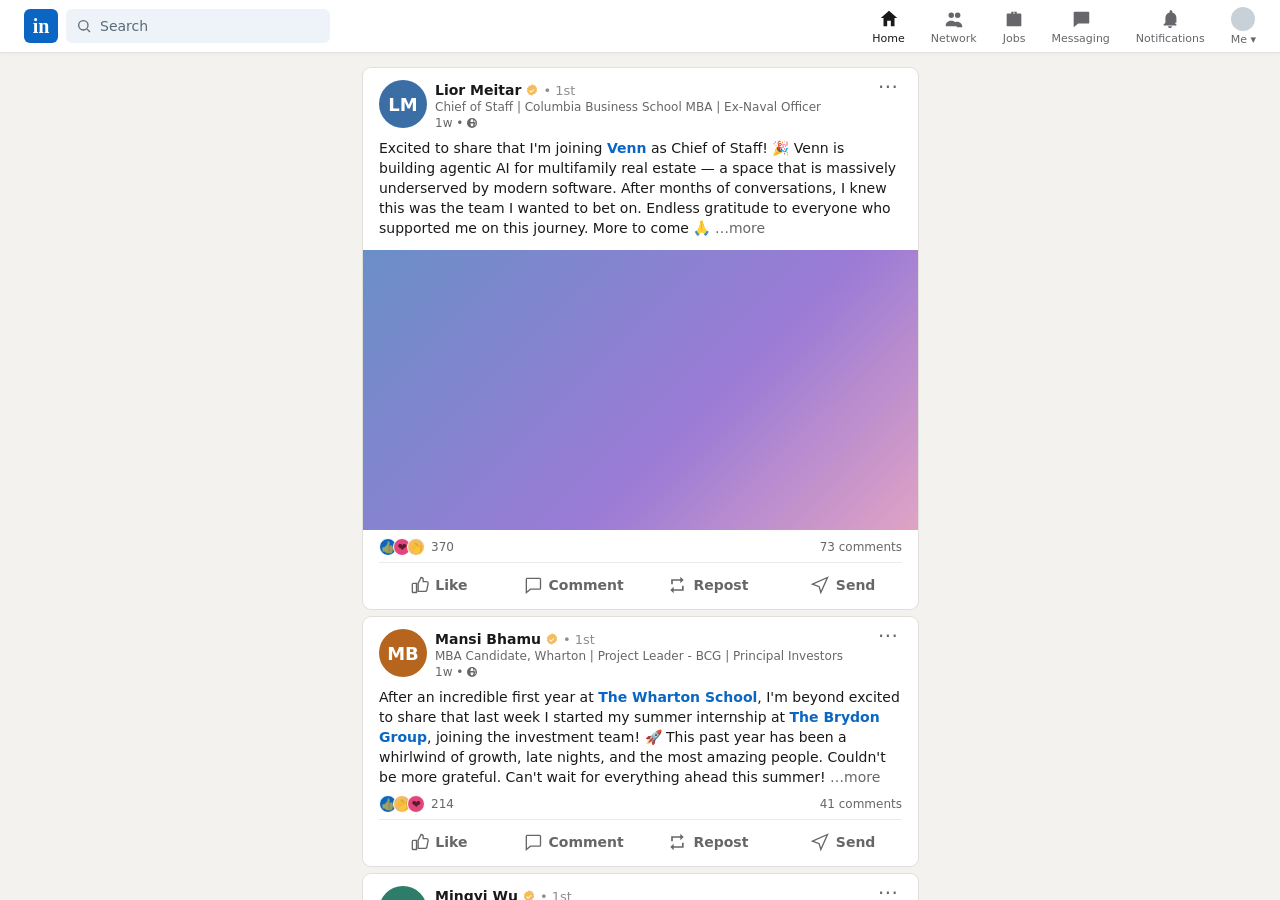
==== demo/feed.html @ 4f55f01c "Initial commit: defluffer extension + Cloudflare Worker backend Chrome extension that trims long, AI" ====
<!DOCTYPE html>
<html lang="en">
<head>
<meta charset="utf-8" />
<style>
  * { box-sizing: border-box; margin: 0; padding: 0; }
  html, body {
    background: #f4f2ee;
    font-family: -apple-system, "Segoe UI", system-ui, Roboto, Helvetica, Arial, sans-serif;
    -webkit-font-smoothing: antialiased;
    color: rgba(0,0,0,.9);
  }
  body { overflow: hidden; } /* we drive scroll via transform on .feed */

  /* ---- top nav ---- */
  .nav {
    position: fixed; top: 0; left: 0; right: 0; height: 52px; z-index: 50;
    background: #fff; box-shadow: 0 0 0 1px rgba(0,0,0,.04), 0 2px 4px rgba(0,0,0,.04);
    display: flex; align-items: center; gap: 8px; padding: 0 24px;
  }
  .logo { width: 34px; height: 34px; border-radius: 6px; background: #0a66c2;
    color: #fff; font-weight: 800; font-size: 20px; display: grid; place-items: center;
    font-family: Georgia, serif; }
  .search { width: 264px; height: 34px; background: #edf3f8; border-radius: 6px;
    display: flex; align-items: center; padding: 0 10px; gap: 8px; color: #5a6b77; font-size: 14px; }
  .search svg { width: 16px; height: 16px; fill: #5a6b77; }
  .navspacer { flex: 1; }
  .navicons { display: flex; align-items: center; gap: 26px; }
  .navicon { display: flex; flex-direction: column; align-items: center; gap: 2px; color: #66666b; font-size: 11px; }
  .navicon svg { width: 22px; height: 22px; fill: #66666b; }
  .navicon.active { color: rgba(0,0,0,.9); }
  .navicon.active svg { fill: rgba(0,0,0,.9); }
  .navicon.active::after { content:""; position:absolute; }
  .navme { width: 24px; height: 24px; border-radius: 50%; background: #c9d1d8;
    background-size: cover; }

  /* ---- feed column ---- */
  .stage { position: fixed; inset: 52px 0 0 0; overflow: hidden; }
  .feed { width: 555px; margin: 0 auto; padding-top: 16px; will-change: transform; }

  .card {
    background: #fff; border-radius: 8px; margin-bottom: 8px;
    box-shadow: 0 0 0 1px rgba(0,0,0,.08);
    position: relative; overflow: hidden;
  }
  .card .glow {
    position: absolute; inset: 0; border-radius: 8px; pointer-events: none;
    box-shadow: 0 0 0 2px rgba(10,102,194,0); transition: none; opacity: 0;
  }
  .chead { display: flex; align-items: flex-start; padding: 12px 16px 0 16px; gap: 8px; }
  .avatar { width: 48px; height: 48px; border-radius: 50%; flex: none;
    display: grid; place-items: center; color: #fff; font-weight: 700; font-size: 18px; }
  .who { flex: 1; min-width: 0; padding-top: 1px; }
  .nmeta { display: flex; align-items: center; gap: 4px; }
  .name { font-size: 14px; font-weight: 600; color: rgba(0,0,0,.9); line-height: 18px; }
  .verif { width: 14px; height: 14px; }
  .deg { font-size: 13px; color: rgba(0,0,0,.45); font-weight: 400; }
  .headline { font-size: 12px; color: rgba(0,0,0,.6); line-height: 15px; margin-top: 1px;
    white-space: nowrap; overflow: hidden; text-overflow: ellipsis; }
  .time { font-size: 12px; color: rgba(0,0,0,.6); display: flex; align-items: center; gap: 3px; margin-top: 1px; }
  .time svg { width: 12px; height: 12px; fill: rgba(0,0,0,.6); }
  .dots { color: rgba(0,0,0,.6); font-size: 20px; line-height: 12px; padding: 0 4px; }

  .body { padding: 8px 16px 0 16px; }
  .original { font-size: 14px; line-height: 20px; color: rgba(0,0,0,.9); overflow: hidden; }
  .original a { color: #0a66c2; font-weight: 600; }
  .more { color: rgba(0,0,0,.6); }

  .summary { overflow: hidden; }
  .sumtext { font-size: 14px; line-height: 20px; color: rgba(0,0,0,.9); padding-top: 0; }
  .pill { display: inline-flex; align-items: center; gap: 6px; margin-top: 6px;
    padding: 3px 10px; font-size: 12px; font-weight: 600; color: #0a66c2;
    background: rgba(10,102,194,.1); border-radius: 14px; }
  .pill .spark { width: 12px; height: 12px; fill: #0a66c2; }

  .media { margin-top: 12px; height: 280px; background-size: cover; background-position: center; }

  .counts { display: flex; align-items: center; gap: 6px; padding: 8px 16px 6px;
    font-size: 12px; color: rgba(0,0,0,.6); }
  .reacts { display: flex; }
  .reacts span { width: 18px; height: 18px; border-radius: 50%; display: inline-grid; place-items: center;
    margin-left: -4px; font-size: 11px; border: 1.5px solid #fff; }
  .reacts span:first-child { margin-left: 0; }
  .cdivider { height: 1px; background: rgba(0,0,0,.08); margin: 0 16px; }
  .actions { display: flex; padding: 4px 8px 6px; }
  .act { flex: 1; display: flex; align-items: center; justify-content: center; gap: 6px;
    padding: 8px 4px; color: rgba(0,0,0,.6); font-size: 14px; font-weight: 600; border-radius: 4px; }
  .act svg { width: 20px; height: 20px; fill: rgba(0,0,0,.6); }
</style>
</head>
<body>
  <div class="nav">
    <div class="logo">in</div>
    <div class="search">
      <svg viewBox="0 0 24 24"><path d="M21 21l-4.35-4.35M11 18a7 7 0 110-14 7 7 0 010 14z" fill="none" stroke="#5a6b77" stroke-width="2"/></svg>
      Search
    </div>
    <div class="navspacer"></div>
    <div class="navicons">
      <div class="navicon active"><svg viewBox="0 0 24 24"><path d="M12 3l9 8h-3v9h-4v-6h-4v6H6v-9H3z"/></svg>Home</div>
      <div class="navicon"><svg viewBox="0 0 24 24"><path d="M9 11a3 3 0 100-6 3 3 0 000 6zm7 0a3 3 0 100-6 3 3 0 000 6zM3 19c0-3 3-5 6-5s6 2 6 5v1H3v-1zm12 .5c0-1.6-.7-3-1.8-4 .6-.3 1.2-.4 1.8-.4 3 0 6 2 6 5v1h-6v-1.6z"/></svg>Network</div>
      <div class="navicon"><svg viewBox="0 0 24 24"><path d="M9 4h6v2h4a1 1 0 011 1v12a1 1 0 01-1 1H5a1 1 0 01-1-1V7a1 1 0 011-1h4V4zm2 2h2V5h-2v1z"/></svg>Jobs</div>
      <div class="navicon"><svg viewBox="0 0 24 24"><path d="M4 4h16a1 1 0 011 1v11a1 1 0 01-1 1H9l-5 4V5a1 1 0 011-1z"/></svg>Messaging</div>
      <div class="navicon"><svg viewBox="0 0 24 24"><path d="M12 22a2.5 2.5 0 002.45-2h-4.9A2.5 2.5 0 0012 22zm7-6V11c0-3-1.6-5.4-4.5-6V4a1.5 1.5 0 00-3 0v1C8.6 5.6 7 8 7 11v5l-2 2v1h14v-1l-2-2z"/></svg>Notifications</div>
      <div class="navicon"><div class="navme"></div>Me ▾</div>
    </div>
  </div>

  <div class="stage">
    <div class="feed" id="feed"></div>
  </div>

<script>
const POSTS = [
  {
    name: "Lior Meitar", color:"#3b6ea5", initials:"LM", verified:true, deg:"1st",
    headline:"Chief of Staff | Columbia Business School MBA | Ex-Naval Officer", time:"1w",
    original:`Excited to share that I'm joining <a>Venn</a> as Chief of Staff! 🎉 Venn is building agentic AI for multifamily real estate — a space that is massively underserved by modern software. After months of conversations, I knew this was the team I wanted to bet on. Endless gratitude to everyone who supported me on this journey. More to come 🙏<span class="more"> …more</span>`,
    summary:"Lior joined Venn as Chief of Staff.",
    react:[["#0a66c2","👍"],["#e0457b","❤️"],["#f5bb5c","👏"]], reactN:"370", comments:"73 comments",
    media:"linear-gradient(135deg,#6a8fc7,#9b7bd6 60%,#e0a3c4)"
  },
  {
    name:"Mansi Bhamu", color:"#b5651d", initials:"MB", verified:true, deg:"1st",
    headline:"MBA Candidate, Wharton | Project Leader - BCG | Principal Investors", time:"1w",
    original:`After an incredible first year at <a>The Wharton School</a>, I'm beyond excited to share that last week I started my summer internship at <a>The Brydon Group</a>, joining the investment team! 🚀 This past year has been a whirlwind of growth, late nights, and the most amazing people. Couldn't be more grateful. Can't wait for everything ahead this summer!<span class="more"> …more</span>`,
    summary:"Mansi started a summer internship at The Brydon Group.",
    react:[["#0a66c2","👍"],["#f5bb5c","👏"],["#e0457b","❤️"]], reactN:"214", comments:"41 comments"
  },
  {
    name:"Mingyi Wu", color:"#2e7d6b", initials:"MW", verified:true, deg:"1st",
    headline:"Wharton MBA '26 | Incoming @ BCG | ex-Bain", time:"22h",
    original:`Two years ago I left my consulting job with no plan — just a feeling that I needed something more. 🎓 Today I'm officially a Wharton MBA graduate, and this fall I'll be joining <a>BCG</a> in San Diego. To everyone who doubted me, and to everyone who believed in me when I didn't believe in myself — thank you. The journey continues 🙏<span class="more"> …more</span>`,
    summary:"Mingyi graduated from Wharton MBA and starts at BCG San Diego.",
    react:[["#0a66c2","👍"],["#e0457b","❤️"],["#f5bb5c","👏"]], reactN:"512", comments:"88 comments",
    media:"linear-gradient(135deg,#1f2a44,#2e7d6b 70%,#7fc7b3)"
  },
  {
    name:"Meghana Dhar", color:"#7a3b9e", initials:"MD", verified:false, deg:"2nd",
    headline:"Ex-Meta, Ex-Snap | Advisor | Keynote Speaker on AI", time:"3d",
    original:`A lot of enterprise AI projects are failing right now. And guess what? It's NOT a technology problem. I've spoken with 50+ leaders this quarter and the pattern is always the same: no clear ownership, no data strategy, and pilots that never had a path to production. Here are the 5 lessons most companies learn far too late 👇<span class="more"> …more</span>`,
    summary:"Meghana lists 5 reasons enterprise AI pilots keep failing.",
    react:[["#0a66c2","👍"],["#f5bb5c","👏"],["#e0457b","❤️"]], reactN:"1,240", comments:"96 comments"
  },
  {
    name:"Gad Shimron", color:"#c0563f", initials:"GS", verified:false, deg:"2nd",
    headline:"Product @ Stealth | Endurance athlete | Writing about tools", time:"5d",
    original:`I finally switched from the Apple Watch to a Garmin after 6 years. Here's my honest take after one month 🧵 The Apple Watch is an incredible smartwatch that happens to track fitness. Garmin is a serious training tool that happens to tell time. If you actually train, the difference is night and day. Long thread below.<span class="more"> …more</span>`,
    summary:"Gad switched from Apple Watch to Garmin for training.",
    react:[["#0a66c2","👍"],["#e0457b","❤️"]], reactN:"89", comments:"34 comments"
  },
  {
    name:"Brianna E. Gurrell", color:"#1d6f8b", initials:"BG", verified:true, deg:"1st",
    headline:"Founder & CEO | Forbes 30 Under 30 | Building the future of X", time:"1w",
    original:`It's only a matter of time. 🙏🏽 Ten years ago, I immigrated to the U.S. with two suitcases and $300. I didn't speak the language. I slept on a friend's floor for eight months while I figured it out. Today, we just closed our Series A. To every immigrant founder grinding in silence — your time is coming. Keep going ❤️<span class="more"> …more</span>`,
    summary:"Brianna's startup closed its Series A.",
    react:[["#e0457b","❤️"],["#0a66c2","👍"],["#f5bb5c","👏"]], reactN:"3,412", comments:"210 comments",
    media:"linear-gradient(135deg,#0f4c5c,#1d6f8b 60%,#86bfd0)"
  }
];

const VERIF = `<svg class="verif" viewBox="0 0 24 24"><path fill="#f5bb5c" d="M12 2l2.4 1.8 3 .1 1 2.8 2.4 1.7-.9 2.9.9 2.9-2.4 1.7-1 2.8-3 .1L12 22l-2.4-1.8-3-.1-1-2.8L3.2 15l.9-2.9-.9-2.9 2.4-1.7 1-2.8 3-.1z"/><path d="M10.6 14.6l-2.2-2.2-1.1 1.1 3.3 3.3 5.5-5.5-1.1-1.1z" fill="#fff"/></svg>`;
const GLOBE = `<svg viewBox="0 0 24 24"><path d="M12 2a10 10 0 100 20 10 10 0 000-20zm0 2c1.5 0 3 2.5 3 6H9c0-3.5 1.5-6 3-6zM4.3 11H7c.1-2 .6-3.8 1.4-5.1A8 8 0 004.3 11zM7 13H4.3a8 8 0 003.1 5.1C6.6 16.8 6.1 15 7 13zm2 0h6c0 3.5-1.5 6-3 6s-3-2.5-3-6zm8 0h2.7a8 8 0 01-3.1 5.1c.8-1.3 1.3-3.1 1.4-5.1zm0-2c-.1-2-.6-3.8-1.4-5.1A8 8 0 0119.7 11H17z"/></svg>`;
const SPARK = `<svg class="spark" viewBox="0 0 24 24"><path d="M12 2l1.8 5.2L19 9l-5.2 1.8L12 16l-1.8-5.2L5 9l5.2-1.8z"/><path d="M19 14l.9 2.6L22 17l-2.1.4L19 20l-.9-2.6L16 17l2.1-.4z"/></svg>`;
const ICONS = {
  like:`<svg viewBox="0 0 24 24"><path d="M9 21H5a1 1 0 01-1-1v-9a1 1 0 011-1h4v11zm2-11l3.5-7c1.3 0 2.5 1.2 2.5 2.5V8h4a2 2 0 012 2l-1.6 8a2 2 0 01-2 1.6H11V10z" fill="none" stroke="rgba(0,0,0,.6)" stroke-width="1.6"/></svg>`,
  comment:`<svg viewBox="0 0 24 24"><path d="M4 4h16a1 1 0 011 1v11a1 1 0 01-1 1H9l-5 4V5a1 1 0 011-1z" fill="none" stroke="rgba(0,0,0,.6)" stroke-width="1.6"/></svg>`,
  repost:`<svg viewBox="0 0 24 24"><path d="M7 7h9v3l4-4-4-4v3H5v6h2V7zm10 10H8v-3l-4 4 4 4v-3h12v-6h-2v4z"/></svg>`,
  send:`<svg viewBox="0 0 24 24"><path d="M3 11l18-8-8 18-2-7-8-3z" fill="none" stroke="rgba(0,0,0,.6)" stroke-width="1.6"/></svg>`
};

function cardHTML(p){
  const reacts = p.react.map(r=>`<span style="background:${r[0]}">${r[1]}</span>`).join("");
  const media = p.media ? `<div class="media" style="background-image:${p.media}"></div>` : "";
  return `<div class="card">
    <div class="glow"></div>
    <div class="chead">
      <div class="avatar" style="background:${p.color}">${p.initials}</div>
      <div class="who">
        <div class="nmeta"><span class="name">${p.name}</span>${p.verified?VERIF:""}<span class="deg">• ${p.deg}</span></div>
        <div class="headline">${p.headline}</div>
        <div class="time">${p.time} • ${GLOBE}</div>
      </div>
      <div class="dots">⋯</div>
    </div>
    <div class="body">
      <div class="original">${p.original}</div>
      <div class="summary">
        <div class="sumtext">${p.summary}</div>
        <div class="pill">${SPARK} defluffed · show original</div>
      </div>
    </div>
    ${media}
    <div class="counts">
      <div class="reacts">${reacts}</div>
      <span>${p.reactN}</span><span style="margin-left:auto">${p.comments}</span>
    </div>
    <div class="cdivider"></div>
    <div class="actions">
      <div class="act">${ICONS.like} Like</div>
      <div class="act">${ICONS.comment} Comment</div>
      <div class="act">${ICONS.repost} Repost</div>
      <div class="act">${ICONS.send} Send</div>
    </div>
  </div>`;
}

const feed = document.getElementById("feed");
feed.innerHTML = POSTS.map(cardHTML).join("");

// Measure original + summary heights for each card, then drive collapse.
const cards = [...feed.querySelectorAll(".card")];
const M = cards.map(card=>{
  const orig = card.querySelector(".original");
  const sum = card.querySelector(".summary");
  orig.style.maxHeight="none"; sum.style.maxHeight="none"; sum.style.opacity="1";
  const oH = orig.offsetHeight, sH = sum.offsetHeight;
  return {card, orig, sum, glow:card.querySelector(".glow"), oH, sH};
});

const VH = () => document.querySelector(".stage").clientHeight;
function smooth(x){ x = Math.max(0, Math.min(1, x)); return x*x*(3-2*x); }
function smoother(x){ x = Math.max(0, Math.min(1, x)); return x*x*x*(x*(x*6-15)+10); }

// collapse state c in [0,1] for each card
function setCollapse(i, c){
  const m = M[i];
  const ce = smoother(c);
  m.orig.style.maxHeight = (m.oH*(1-c)) + "px";
  m.orig.style.opacity = String(Math.max(0, 1-ce*1.6));
  m.sum.style.maxHeight = (m.sH*c) + "px";
  m.sum.style.opacity = String(smooth((c-0.30)/0.55));
  const g = c*(1-c)*4; // peaks at c=0.5, 0 at the ends
  // outer glow on the card itself (not clipped by overflow:hidden) + faint inner wash
  m.card.style.boxShadow =
    `0 0 0 1px rgba(0,0,0,.08), 0 0 0 ${(2*g).toFixed(2)}px rgba(10,102,194,${(0.55*g).toFixed(3)}), `+
    `0 8px 26px rgba(10,102,194,${(0.30*g).toFixed(3)})`;
  m.glow.style.opacity = "1";
  m.glow.style.background = `rgba(10,102,194,${(0.06*g).toFixed(3)})`;
}

const N_POSTS = POSTS.length;
const BAND = 0.62;          // how much "front" travel collapses one post
const HOLD = 0.10;          // initial dwell with post 0 expanded
const TAIL = 1.6;           // extra travel so last post collapses + scroll settles
const FOCUS = 0.30;         // active post sits at 30% of viewport

// renderFrame: s in [0,1] overall progress
window.renderFrame = function(frame, total){
  const s = total<=1 ? 0 : frame/(total-1);
  // shape progress: dwell at start, ease through, settle at end
  let p;
  if (s < HOLD) p = 0;
  else p = smoother((s-HOLD)/(1-HOLD));
  const front = p * (N_POSTS - 1 + TAIL);

  for (let i=0;i<N_POSTS;i++){
    const c = Math.max(0, Math.min(1, (front - i)/BAND + 0.0));
    setCollapse(i, c);
  }
  // camera: interpolate between card offsets by fractional front
  const lo = Math.max(0, Math.min(N_POSTS-1, Math.floor(front)));
  const hi = Math.min(N_POSTS-1, lo+1);
  const f = Math.max(0, Math.min(1, front - lo));
  const topLo = M[lo].card.offsetTop;
  const topHi = M[hi].card.offsetTop;
  const anchor = topLo*(1-f) + topHi*f;
  let scroll = anchor - FOCUS*VH() + 8;
  scroll = Math.max(0, scroll);
  feed.style.transform = `translateY(${-scroll}px)`;
  return {s:+s.toFixed(3), front:+front.toFixed(2), scroll:Math.round(scroll)};
};

window.renderFrame(0, 100);
window.__ready = true;
</script>
</body>
</html>
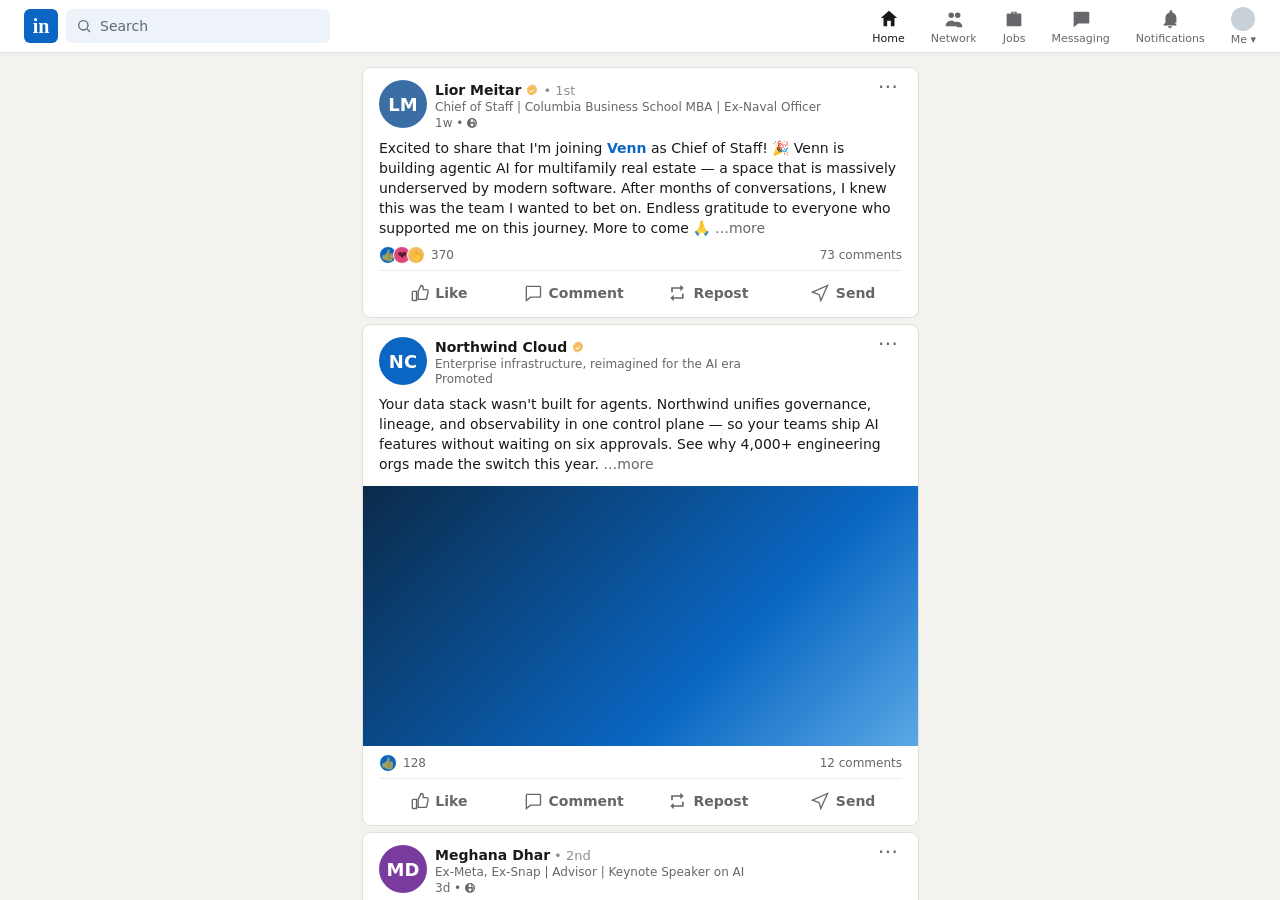
==== commit 078c1ebc: "Demo: re-record for 1.2.x — badge tiers, ad spinner, haiku, composer check The old clip only showed " ====
--- a/demo/feed.html
+++ b/demo/feed.html
@@ -10,7 +10,7 @@
     -webkit-font-smoothing: antialiased;
     color: rgba(0,0,0,.9);
   }
-  body { overflow: hidden; } /* we drive scroll via transform on .feed */
+  body { overflow: hidden; } /* scroll is driven via transform on .feed */
 
   /* ---- top nav ---- */
   .nav {
@@ -30,9 +30,7 @@
   .navicon svg { width: 22px; height: 22px; fill: #66666b; }
   .navicon.active { color: rgba(0,0,0,.9); }
   .navicon.active svg { fill: rgba(0,0,0,.9); }
-  .navicon.active::after { content:""; position:absolute; }
-  .navme { width: 24px; height: 24px; border-radius: 50%; background: #c9d1d8;
-    background-size: cover; }
+  .navme { width: 24px; height: 24px; border-radius: 50%; background: #c9d1d8; }
 
   /* ---- feed column ---- */
   .stage { position: fixed; inset: 52px 0 0 0; overflow: hidden; }
@@ -44,8 +42,7 @@
     position: relative; overflow: hidden;
   }
   .card .glow {
-    position: absolute; inset: 0; border-radius: 8px; pointer-events: none;
-    box-shadow: 0 0 0 2px rgba(10,102,194,0); transition: none; opacity: 0;
+    position: absolute; inset: 0; border-radius: 8px; pointer-events: none; opacity: 0;
   }
   .chead { display: flex; align-items: flex-start; padding: 12px 16px 0 16px; gap: 8px; }
   .avatar { width: 48px; height: 48px; border-radius: 50%; flex: none;
@@ -60,6 +57,7 @@
   .time { font-size: 12px; color: rgba(0,0,0,.6); display: flex; align-items: center; gap: 3px; margin-top: 1px; }
   .time svg { width: 12px; height: 12px; fill: rgba(0,0,0,.6); }
   .dots { color: rgba(0,0,0,.6); font-size: 20px; line-height: 12px; padding: 0 4px; }
+  .promoted { font-size: 12px; color: rgba(0,0,0,.6); }
 
   .body { padding: 8px 16px 0 16px; }
   .original { font-size: 14px; line-height: 20px; color: rgba(0,0,0,.9); overflow: hidden; }
@@ -67,13 +65,22 @@
   .more { color: rgba(0,0,0,.6); }
 
   .summary { overflow: hidden; }
-  .sumtext { font-size: 14px; line-height: 20px; color: rgba(0,0,0,.9); padding-top: 0; }
-  .pill { display: inline-flex; align-items: center; gap: 6px; margin-top: 6px;
-    padding: 3px 10px; font-size: 12px; font-weight: 600; color: #0a66c2;
-    background: rgba(10,102,194,.1); border-radius: 14px; }
-  .pill .spark { width: 12px; height: 12px; fill: #0a66c2; }
-
-  .media { margin-top: 12px; height: 280px; background-size: cover; background-position: center; }
+  .sumtext { font-size: 14px; line-height: 20px; color: rgba(0,0,0,.9); white-space: pre-line; }
+  .sumtext.poem { font-style: italic; }
+
+  /* badges — same values the extension ships in styles.css */
+  .pillrow { display: flex; align-items: center; margin-top: 6px; }
+  .pill { display: inline-block; padding: 2px 8px; font-size: 12px; font-weight: 600;
+    border-radius: 12px; color: #0a66c2; background: rgba(10,102,194,.08); }
+  .pill.warm { color: #b26a05; background: rgba(239,159,39,.14); }
+  .pill.hot  { color: #c93a38; background: rgba(226,75,74,.12); }
+  .pill.clean{ color: #1f8a45; background: rgba(31,138,69,.1); }
+  .pill.ad   { font-variant-numeric: tabular-nums; }
+  .haiku { margin-left: 8px; padding: 2px 6px; font-size: 11px; font-weight: 500;
+    color: #949494; border-radius: 10px; opacity: 0; }
+  .haiku.hot { background: rgba(128,128,128,.12); }
+
+  .media { margin-top: 12px; height: 260px; background-size: cover; background-position: center; }
 
   .counts { display: flex; align-items: center; gap: 6px; padding: 8px 16px 6px;
     font-size: 12px; color: rgba(0,0,0,.6); }
@@ -86,6 +93,41 @@
   .act { flex: 1; display: flex; align-items: center; justify-content: center; gap: 6px;
     padding: 8px 4px; color: rgba(0,0,0,.6); font-size: 14px; font-weight: 600; border-radius: 4px; }
   .act svg { width: 20px; height: 20px; fill: rgba(0,0,0,.6); }
+
+  /* ---- composer (scene 3) ---- */
+  .scrim { position: fixed; inset: 0; background: rgba(0,0,0,.5); opacity: 0; z-index: 80; }
+  .composer { position: fixed; z-index: 90; left: 50%; top: 64px; width: 620px;
+    transform: translateX(-50%) scale(.98); opacity: 0;
+    background: #fff; border-radius: 10px; box-shadow: 0 12px 40px rgba(0,0,0,.3); overflow: hidden; }
+  .chead2 { display: flex; align-items: center; gap: 10px; padding: 16px 20px 8px; }
+  .chead2 .avatar { width: 48px; height: 48px; font-size: 17px; }
+  .cname { font-size: 16px; font-weight: 600; }
+  .cwho { font-size: 13px; color: rgba(0,0,0,.6); }
+  .draft { padding: 6px 20px 0; font-size: 16px; line-height: 24px; min-height: 84px; }
+  .caret { display: inline-block; width: 1.5px; height: 18px; background: #0a66c2;
+    vertical-align: -3px; margin-left: 1px; }
+  .dfc { padding: 4px 20px 0; }
+  .dfcbtn { display: inline-block; padding: 3px 11px; font-size: 12px; font-weight: 600;
+    border-radius: 12px; color: #0a66c2; background: rgba(10,102,194,.08); }
+  .dfcout { margin-top: 8px; opacity: 0; }
+  .dfccap { font-size: 12px; color: #808080; }
+  .dfccard { margin-top: 5px; padding: 10px 12px; border: 1px solid rgba(128,128,128,.3); border-radius: 10px; }
+  .dfchead { display: flex; align-items: center; gap: 8px; margin-bottom: 6px; }
+  .dfcava { width: 32px; height: 32px; border-radius: 50%; display: grid; place-items: center;
+    color: #fff; font-weight: 700; font-size: 13px; background: #1d4e78; }
+  .dfcname { font-size: 13px; font-weight: 600; line-height: 1.2; }
+  .dfcmeta { font-size: 11px; color: #808080; }
+  .dfcline { font-size: 14px; line-height: 1.45; margin: 0 0 6px; }
+  .cfoot { display: flex; align-items: center; gap: 18px; padding: 14px 20px 16px; margin-top: 8px; }
+  .cfoot .chip { font-size: 14px; font-weight: 600; color: rgba(0,0,0,.6); }
+  .cpost { margin-left: auto; padding: 6px 16px; border-radius: 16px; background: #0a66c2;
+    color: #fff; font-size: 15px; font-weight: 600; }
+
+  /* ---- fake cursor ---- */
+  .cursor { position: fixed; z-index: 200; width: 22px; height: 22px; opacity: 0;
+    filter: drop-shadow(0 1px 2px rgba(0,0,0,.35)); pointer-events: none; }
+  .ring { position: fixed; z-index: 199; width: 34px; height: 34px; border-radius: 50%;
+    border: 2px solid rgba(10,102,194,.7); opacity: 0; pointer-events: none; }
 </style>
 </head>
 <body>
@@ -110,58 +152,95 @@
     <div class="feed" id="feed"></div>
   </div>
 
+  <div class="scrim" id="scrim"></div>
+  <div class="composer" id="composer">
+    <div class="chead2">
+      <div class="avatar" style="background:#1d4e78">IZ</div>
+      <div>
+        <div class="cname">Itay Zitvar</div>
+        <div class="cwho">Post to Anyone ▾</div>
+      </div>
+    </div>
+    <div class="draft"><span id="drafttext"></span><span class="caret" id="caret"></span></div>
+    <div class="dfc">
+      <span class="dfcbtn" id="dfcbtn">check fluff</span>
+      <div class="dfcout" id="dfcout">
+        <div class="dfccap">readers with defluffer will see:</div>
+        <div class="dfccard">
+          <div class="dfchead">
+            <div class="dfcava">IZ</div>
+            <div>
+              <div class="dfcname">Itay Zitvar</div>
+              <div class="dfcmeta">Just now · defluffed</div>
+            </div>
+          </div>
+          <div class="dfcline">One plus one equals two. You've read this post before.</div>
+          <span class="pill hot">defluffed 88% · see for yourself · really?</span>
+        </div>
+      </div>
+    </div>
+    <div class="cfoot">
+      <span class="chip">✦ Enhance post</span>
+      <span class="chip">🖼</span>
+      <span class="chip">📅</span>
+      <span class="cpost">Post</span>
+    </div>
+  </div>
+
+  <svg class="cursor" id="cursor" viewBox="0 0 24 24"><path d="M5 2l14 9.5-6.2 1.3 3.3 6.6-2.6 1.3-3.3-6.6L5 18.6z" fill="#fff" stroke="#333" stroke-width="1.2" stroke-linejoin="round"/></svg>
+  <div class="ring" id="ring"></div>
+
 <script>
 const POSTS = [
   {
-    name: "Lior Meitar", color:"#3b6ea5", initials:"LM", verified:true, deg:"1st",
+    name:"Lior Meitar", color:"#3b6ea5", initials:"LM", verified:true, deg:"1st",
     headline:"Chief of Staff | Columbia Business School MBA | Ex-Naval Officer", time:"1w",
     original:`Excited to share that I'm joining <a>Venn</a> as Chief of Staff! 🎉 Venn is building agentic AI for multifamily real estate — a space that is massively underserved by modern software. After months of conversations, I knew this was the team I wanted to bet on. Endless gratitude to everyone who supported me on this journey. More to come 🙏<span class="more"> …more</span>`,
-    summary:"Lior joined Venn as Chief of Staff.",
-    react:[["#0a66c2","👍"],["#e0457b","❤️"],["#f5bb5c","👏"]], reactN:"370", comments:"73 comments",
-    media:"linear-gradient(135deg,#6a8fc7,#9b7bd6 60%,#e0a3c4)"
+    summary:"Lior joined Venn as Chief of Staff, building agentic AI for multifamily real estate.",
+    pill:"defluffed 84% · show fluff", tier:"",
+    react:[["#0a66c2","👍"],["#e0457b","❤️"],["#f5bb5c","👏"]], reactN:"370", comments:"73 comments"
   },
   {
-    name:"Mansi Bhamu", color:"#b5651d", initials:"MB", verified:true, deg:"1st",
-    headline:"MBA Candidate, Wharton | Project Leader - BCG | Principal Investors", time:"1w",
-    original:`After an incredible first year at <a>The Wharton School</a>, I'm beyond excited to share that last week I started my summer internship at <a>The Brydon Group</a>, joining the investment team! 🚀 This past year has been a whirlwind of growth, late nights, and the most amazing people. Couldn't be more grateful. Can't wait for everything ahead this summer!<span class="more"> …more</span>`,
-    summary:"Mansi started a summer internship at The Brydon Group.",
-    react:[["#0a66c2","👍"],["#f5bb5c","👏"],["#e0457b","❤️"]], reactN:"214", comments:"41 comments"
-  },
-  {
-    name:"Mingyi Wu", color:"#2e7d6b", initials:"MW", verified:true, deg:"1st",
-    headline:"Wharton MBA '26 | Incoming @ BCG | ex-Bain", time:"22h",
-    original:`Two years ago I left my consulting job with no plan — just a feeling that I needed something more. 🎓 Today I'm officially a Wharton MBA graduate, and this fall I'll be joining <a>BCG</a> in San Diego. To everyone who doubted me, and to everyone who believed in me when I didn't believe in myself — thank you. The journey continues 🙏<span class="more"> …more</span>`,
-    summary:"Mingyi graduated from Wharton MBA and starts at BCG San Diego.",
-    react:[["#0a66c2","👍"],["#e0457b","❤️"],["#f5bb5c","👏"]], reactN:"512", comments:"88 comments",
-    media:"linear-gradient(135deg,#1f2a44,#2e7d6b 70%,#7fc7b3)"
+    name:"Northwind Cloud", color:"#0a66c2", initials:"NC", verified:true, deg:"", promoted:true,
+    headline:"Enterprise infrastructure, reimagined for the AI era", time:"",
+    original:`Your data stack wasn't built for agents. Northwind unifies governance, lineage, and observability in one control plane — so your teams ship AI features without waiting on six approvals. See why 4,000+ engineering orgs made the switch this year.<span class="more"> …more</span>`,
+    summary:"", pill:"", tier:"ad", ad:true,
+    react:[["#0a66c2","👍"]], reactN:"128", comments:"12 comments",
+    media:"linear-gradient(135deg,#0b2b4a,#0a66c2 65%,#5aa9e6)"
   },
   {
     name:"Meghana Dhar", color:"#7a3b9e", initials:"MD", verified:false, deg:"2nd",
     headline:"Ex-Meta, Ex-Snap | Advisor | Keynote Speaker on AI", time:"3d",
-    original:`A lot of enterprise AI projects are failing right now. And guess what? It's NOT a technology problem. I've spoken with 50+ leaders this quarter and the pattern is always the same: no clear ownership, no data strategy, and pilots that never had a path to production. Here are the 5 lessons most companies learn far too late 👇<span class="more"> …more</span>`,
-    summary:"Meghana lists 5 reasons enterprise AI pilots keep failing.",
-    react:[["#0a66c2","👍"],["#f5bb5c","👏"],["#e0457b","❤️"]], reactN:"1,240", comments:"96 comments"
+    original:`Three days. 200 conversations. Countless insights. The AI Summit was nothing short of transformational. Huge thanks to <a>Sarah</a>, <a>Miguel</a>, <a>Priya</a> and the brilliant minds who shared the stage — you know who you are. Still processing everything I learned. More reflections coming this week 🙏<span class="more"> …more</span>`,
+    summary:"Meghana attended the AI Summit. Plus a lot of name-dropping.",
+    pill:"defluffed 91% · show fluff", tier:"warm",
+    react:[["#0a66c2","👍"],["#f5bb5c","👏"]], reactN:"1,240", comments:"96 comments"
+  },
+  {
+    name:"Brianna E. Gurrell", color:"#1d6f8b", initials:"BG", verified:true, deg:"1st",
+    headline:"Founder & CEO | Forbes 30 Under 30 | Building the future of X", time:"1w",
+    original:`A janitor once told me something I'll never forget. "Son," he said, "success isn't about talent. It's about who shows up when nobody's watching." I think about that every single day. We spend so long chasing the big moment that we forget the small ones built it. Agree? ♻️ Repost to inspire someone today.<span class="more"> …more</span>`,
+    summary:"Success is about showing up — that's the whole message. Classic engagement bait.",
+    haiku:"A janitor spoke.\nNothing you can verify.\nRepost to inspire.",
+    pill:"defluffed 96% · see for yourself · really?", tier:"hot",
+    react:[["#e0457b","❤️"],["#0a66c2","👍"],["#f5bb5c","👏"]], reactN:"3,412", comments:"210 comments"
   },
   {
     name:"Gad Shimron", color:"#c0563f", initials:"GS", verified:false, deg:"2nd",
     headline:"Product @ Stealth | Endurance athlete | Writing about tools", time:"5d",
-    original:`I finally switched from the Apple Watch to a Garmin after 6 years. Here's my honest take after one month 🧵 The Apple Watch is an incredible smartwatch that happens to track fitness. Garmin is a serious training tool that happens to tell time. If you actually train, the difference is night and day. Long thread below.<span class="more"> …more</span>`,
-    summary:"Gad switched from Apple Watch to Garmin for training.",
+    original:`We're hiring two senior backend engineers in Tel Aviv. Rust, Postgres, no on-call. DM me.`,
+    summary:"", pill:"fluff not found", tier:"clean", clean:true,
     react:[["#0a66c2","👍"],["#e0457b","❤️"]], reactN:"89", comments:"34 comments"
-  },
-  {
-    name:"Brianna E. Gurrell", color:"#1d6f8b", initials:"BG", verified:true, deg:"1st",
-    headline:"Founder & CEO | Forbes 30 Under 30 | Building the future of X", time:"1w",
-    original:`It's only a matter of time. 🙏🏽 Ten years ago, I immigrated to the U.S. with two suitcases and $300. I didn't speak the language. I slept on a friend's floor for eight months while I figured it out. Today, we just closed our Series A. To every immigrant founder grinding in silence — your time is coming. Keep going ❤️<span class="more"> …more</span>`,
-    summary:"Brianna's startup closed its Series A.",
-    react:[["#e0457b","❤️"],["#0a66c2","👍"],["#f5bb5c","👏"]], reactN:"3,412", comments:"210 comments",
-    media:"linear-gradient(135deg,#0f4c5c,#1d6f8b 60%,#86bfd0)"
   }
 ];
+
+const DRAFT = "I don't usually share personal wins, but after a long journey of self-doubt, late nights, and more coffee than I'd like to admit, I finally cracked a problem I'd been circling for years: 1+1. The answer — and I'm still processing this — is 2.";
+
+const SPIN = ["⠋","⠙","⠹","⠸","⠼","⠴","⠦","⠧","⠇","⠏"];
+const VERBS = ["Monetizing","Upselling","Sponsoring","Synergizing","Retargeting","Converting"];
 
 const VERIF = `<svg class="verif" viewBox="0 0 24 24"><path fill="#f5bb5c" d="M12 2l2.4 1.8 3 .1 1 2.8 2.4 1.7-.9 2.9.9 2.9-2.4 1.7-1 2.8-3 .1L12 22l-2.4-1.8-3-.1-1-2.8L3.2 15l.9-2.9-.9-2.9 2.4-1.7 1-2.8 3-.1z"/><path d="M10.6 14.6l-2.2-2.2-1.1 1.1 3.3 3.3 5.5-5.5-1.1-1.1z" fill="#fff"/></svg>`;
 const GLOBE = `<svg viewBox="0 0 24 24"><path d="M12 2a10 10 0 100 20 10 10 0 000-20zm0 2c1.5 0 3 2.5 3 6H9c0-3.5 1.5-6 3-6zM4.3 11H7c.1-2 .6-3.8 1.4-5.1A8 8 0 004.3 11zM7 13H4.3a8 8 0 003.1 5.1C6.6 16.8 6.1 15 7 13zm2 0h6c0 3.5-1.5 6-3 6s-3-2.5-3-6zm8 0h2.7a8 8 0 01-3.1 5.1c.8-1.3 1.3-3.1 1.4-5.1zm0-2c-.1-2-.6-3.8-1.4-5.1A8 8 0 0119.7 11H17z"/></svg>`;
-const SPARK = `<svg class="spark" viewBox="0 0 24 24"><path d="M12 2l1.8 5.2L19 9l-5.2 1.8L12 16l-1.8-5.2L5 9l5.2-1.8z"/><path d="M19 14l.9 2.6L22 17l-2.1.4L19 20l-.9-2.6L16 17l2.1-.4z"/></svg>`;
 const ICONS = {
   like:`<svg viewBox="0 0 24 24"><path d="M9 21H5a1 1 0 01-1-1v-9a1 1 0 011-1h4v11zm2-11l3.5-7c1.3 0 2.5 1.2 2.5 2.5V8h4a2 2 0 012 2l-1.6 8a2 2 0 01-2 1.6H11V10z" fill="none" stroke="rgba(0,0,0,.6)" stroke-width="1.6"/></svg>`,
   comment:`<svg viewBox="0 0 24 24"><path d="M4 4h16a1 1 0 011 1v11a1 1 0 01-1 1H9l-5 4V5a1 1 0 011-1z" fill="none" stroke="rgba(0,0,0,.6)" stroke-width="1.6"/></svg>`,
@@ -172,14 +251,18 @@
 function cardHTML(p){
   const reacts = p.react.map(r=>`<span style="background:${r[0]}">${r[1]}</span>`).join("");
   const media = p.media ? `<div class="media" style="background-image:${p.media}"></div>` : "";
+  const meta = p.promoted
+    ? `<div class="promoted">Promoted</div>`
+    : `<div class="time">${p.time} • ${GLOBE}</div>`;
+  const haikuBtn = p.haiku ? `<span class="haiku">haiku</span>` : "";
   return `<div class="card">
     <div class="glow"></div>
     <div class="chead">
       <div class="avatar" style="background:${p.color}">${p.initials}</div>
       <div class="who">
-        <div class="nmeta"><span class="name">${p.name}</span>${p.verified?VERIF:""}<span class="deg">• ${p.deg}</span></div>
+        <div class="nmeta"><span class="name">${p.name}</span>${p.verified?VERIF:""}${p.deg?`<span class="deg">• ${p.deg}</span>`:""}</div>
         <div class="headline">${p.headline}</div>
-        <div class="time">${p.time} • ${GLOBE}</div>
+        ${meta}
       </div>
       <div class="dots">⋯</div>
     </div>
@@ -187,7 +270,7 @@
       <div class="original">${p.original}</div>
       <div class="summary">
         <div class="sumtext">${p.summary}</div>
-        <div class="pill">${SPARK} defluffed · show original</div>
+        <div class="pillrow"><span class="pill ${p.tier}">${p.pill}</span>${haikuBtn}</div>
       </div>
     </div>
     ${media}
@@ -208,30 +291,70 @@
 const feed = document.getElementById("feed");
 feed.innerHTML = POSTS.map(cardHTML).join("");
 
-// Measure original + summary heights for each card, then drive collapse.
+// Measure natural heights once, before any collapse is applied.
 const cards = [...feed.querySelectorAll(".card")];
-const M = cards.map(card=>{
+const M = cards.map((card,i)=>{
   const orig = card.querySelector(".original");
   const sum = card.querySelector(".summary");
+  const sumtext = card.querySelector(".sumtext");
   orig.style.maxHeight="none"; sum.style.maxHeight="none"; sum.style.opacity="1";
-  const oH = orig.offsetHeight, sH = sum.offsetHeight;
-  return {card, orig, sum, glow:card.querySelector(".glow"), oH, sH};
+  const oH = orig.offsetHeight;
+  const sH = sum.offsetHeight;
+  // Poem height must be measured in the EXACT final state — italic text and the
+  // longer "enough poetry" label both move it. Measuring the text alone leaves
+  // the badge row clipped.
+  let pH = sH;
+  if (POSTS[i].haiku){
+    const hEl = card.querySelector(".haiku");
+    const keepText = sumtext.textContent, keepBtn = hEl.textContent;
+    sumtext.textContent = POSTS[i].haiku;
+    sumtext.classList.add("poem");
+    hEl.textContent = "enough poetry";
+    pH = sum.offsetHeight;
+    sumtext.textContent = keepText;
+    sumtext.classList.remove("poem");
+    hEl.textContent = keepBtn;
+  }
+  return {card, orig, sum, sumtext, pill:card.querySelector(".pill"),
+          haikuEl:card.querySelector(".haiku"), glow:card.querySelector(".glow"), oH, sH, pH};
 });
 
-const VH = () => document.querySelector(".stage").clientHeight;
-function smooth(x){ x = Math.max(0, Math.min(1, x)); return x*x*(3-2*x); }
-function smoother(x){ x = Math.max(0, Math.min(1, x)); return x*x*x*(x*(x*6-15)+10); }
-
-// collapse state c in [0,1] for each card
+// A "clean" post is never summarized — the original stays, the green badge just
+// appears underneath. Collapse is a no-op for it.
+const CLEAN = POSTS.map(p=>!!p.clean);
+
+const stage = document.querySelector(".stage");
+const scrim = document.getElementById("scrim");
+const composer = document.getElementById("composer");
+const drafttext = document.getElementById("drafttext");
+const caret = document.getElementById("caret");
+const dfcbtn = document.getElementById("dfcbtn");
+const dfcout = document.getElementById("dfcout");
+const cursor = document.getElementById("cursor");
+const ring = document.getElementById("ring");
+
+const clamp = (x,a,b)=>Math.max(a,Math.min(b,x));
+const smooth = x => { x = clamp(x,0,1); return x*x*(3-2*x); };
+const smoother = x => { x = clamp(x,0,1); return x*x*x*(x*(x*6-15)+10); };
+// progress of t through [a,b]
+const seg = (t,a,b)=> clamp((t-a)/(b-a), 0, 1);
+
 function setCollapse(i, c){
   const m = M[i];
+  if (CLEAN[i]){
+    // original never hides; the badge fades in on its own
+    m.orig.style.maxHeight = "none";
+    m.orig.style.opacity = "1";
+    m.sum.style.maxHeight = m.sH + "px";
+    m.sum.style.opacity = String(smooth((c-0.25)/0.5));
+    return;
+  }
   const ce = smoother(c);
   m.orig.style.maxHeight = (m.oH*(1-c)) + "px";
   m.orig.style.opacity = String(Math.max(0, 1-ce*1.6));
   m.sum.style.maxHeight = (m.sH*c) + "px";
   m.sum.style.opacity = String(smooth((c-0.30)/0.55));
-  const g = c*(1-c)*4; // peaks at c=0.5, 0 at the ends
-  // outer glow on the card itself (not clipped by overflow:hidden) + faint inner wash
+  const g = c*(1-c)*4; // marking glow peaks mid-transition
   m.card.style.boxShadow =
     `0 0 0 1px rgba(0,0,0,.08), 0 0 0 ${(2*g).toFixed(2)}px rgba(10,102,194,${(0.55*g).toFixed(3)}), `+
     `0 8px 26px rgba(10,102,194,${(0.30*g).toFixed(3)})`;
@@ -239,36 +362,121 @@
   m.glow.style.background = `rgba(10,102,194,${(0.06*g).toFixed(3)})`;
 }
 
-const N_POSTS = POSTS.length;
-const BAND = 0.62;          // how much "front" travel collapses one post
-const HOLD = 0.10;          // initial dwell with post 0 expanded
-const TAIL = 1.6;           // extra travel so last post collapses + scroll settles
-const FOCUS = 0.30;         // active post sits at 30% of viewport
-
-// renderFrame: s in [0,1] overall progress
+// --- timeline ---------------------------------------------------------------
+// t is overall progress in [0,1]. Scenes, in order:
+//   scroll+defluff → haiku on the PURE post → composer fluff check
+const T_SCROLL_A = 0.05;  // dwell, post 0 expanded
+const T_SCROLL_B = 0.50;  // scrolling + collapsing finishes
+const T_HAIKU_A  = 0.54;  // cursor moves to the summary
+const T_HAIKU_B  = 0.60;  // click
+const T_HAIKU_C  = 0.70;  // poem fully unfolded (then holds)
+const T_COMP_A   = 0.74;  // composer opens
+const T_TYPE_A   = 0.77;
+const T_TYPE_B   = 0.88;  // draft typed
+const T_CHECK    = 0.91;  // click "check fluff"
+const T_RESULT   = 0.95;  // preview card in
+
+const HAIKU_IDX = POSTS.findIndex(p=>p.haiku);
+const BAND = 0.62;  // travel that collapses one post
+const TAIL = 1.5;   // extra travel so the last post lands
+const FOCUS = 0.30; // active post sits at 30% of the viewport
+
+function place(el, x, y){ el.style.transform = `translate(${x}px, ${y}px)`; }
+
 window.renderFrame = function(frame, total){
-  const s = total<=1 ? 0 : frame/(total-1);
-  // shape progress: dwell at start, ease through, settle at end
-  let p;
-  if (s < HOLD) p = 0;
-  else p = smoother((s-HOLD)/(1-HOLD));
-  const front = p * (N_POSTS - 1 + TAIL);
-
-  for (let i=0;i<N_POSTS;i++){
-    const c = Math.max(0, Math.min(1, (front - i)/BAND + 0.0));
-    setCollapse(i, c);
-  }
-  // camera: interpolate between card offsets by fractional front
-  const lo = Math.max(0, Math.min(N_POSTS-1, Math.floor(front)));
-  const hi = Math.min(N_POSTS-1, lo+1);
-  const f = Math.max(0, Math.min(1, front - lo));
-  const topLo = M[lo].card.offsetTop;
-  const topHi = M[hi].card.offsetTop;
-  const anchor = topLo*(1-f) + topHi*f;
-  let scroll = anchor - FOCUS*VH() + 8;
-  scroll = Math.max(0, scroll);
+  const t = total<=1 ? 0 : frame/(total-1);
+  const N = POSTS.length;
+
+  // ---- scroll + collapse ----
+  const p = smoother(seg(t, T_SCROLL_A, T_SCROLL_B));
+  const front = p * (N - 1 + TAIL);
+  for (let i=0;i<N;i++) setCollapse(i, clamp((front - i)/BAND, 0, 1));
+
+  const lo = clamp(Math.floor(front), 0, N-1);
+  const hi = Math.min(N-1, lo+1);
+  const f = clamp(front - lo, 0, 1);
+  const anchor = M[lo].card.offsetTop*(1-f) + M[hi].card.offsetTop*f;
+  // after the scroll scene, drift back so the PURE post is centred for the haiku
+  const haikuPull = smoother(seg(t, T_SCROLL_B, T_HAIKU_A));
+  const target = anchor*(1-haikuPull) + M[HAIKU_IDX].card.offsetTop*haikuPull;
+  const scroll = Math.max(0, target - FOCUS*stage.clientHeight + 8);
   feed.style.transform = `translateY(${-scroll}px)`;
-  return {s:+s.toFixed(3), front:+front.toFixed(2), scroll:Math.round(scroll)};
+
+  // ---- ad spinner (deterministic: derived from frame, never from a clock) ----
+  const adIdx = POSTS.findIndex(x=>x.ad);
+  if (adIdx >= 0){
+    const tick = Math.floor(frame/5);
+    const verb = VERBS[Math.floor(frame/90) % VERBS.length];
+    M[adIdx].pill.textContent = `${SPIN[tick % SPIN.length]} ad · ${verb}…`;
+  }
+
+  // ---- haiku scene ----
+  const hm = M[HAIKU_IDX];
+  const hb = hm.haikuEl;
+  const reveal = seg(t, T_HAIKU_A, T_HAIKU_B);          // button fades in under the cursor
+  const clicked = t >= T_HAIKU_B;
+  hb.style.opacity = String(clicked ? 0.85 : 0.75*smooth(reveal));
+  hb.classList.toggle("hot", clicked);
+  if (clicked){
+    hb.textContent = "enough poetry";
+    hm.sumtext.textContent = POSTS[HAIKU_IDX].haiku;
+    hm.sumtext.classList.add("poem");
+    // grow the summary box to fit three lines, then release the clamp
+    const grow = smoother(seg(t, T_HAIKU_B, T_HAIKU_C));
+    hm.sum.style.maxHeight = grow >= 1 ? "none" : (hm.sH + (hm.pH-hm.sH)*grow) + "px";
+    hm.sum.style.opacity = "1";
+  } else {
+    hb.textContent = "haiku";
+    hm.sumtext.textContent = POSTS[HAIKU_IDX].summary;
+    hm.sumtext.classList.remove("poem");
+  }
+
+  // ---- composer scene ----
+  const open = smoother(seg(t, T_COMP_A, T_COMP_A+0.03));
+  scrim.style.opacity = String(0.55*open);
+  composer.style.opacity = String(open);
+  composer.style.transform = `translateX(-50%) scale(${(0.98 + 0.02*open).toFixed(3)})`;
+
+  const typed = seg(t, T_TYPE_A, T_TYPE_B);
+  const nChars = Math.round(DRAFT.length * smooth(typed));
+  drafttext.textContent = open > 0 ? DRAFT.slice(0, nChars) : "";
+  caret.style.opacity = (open > 0 && t < T_CHECK && Math.floor(frame/12) % 2 === 0) ? "1" : "0";
+
+  if (t >= T_CHECK && t < T_RESULT) dfcbtn.textContent = "checking…";
+  else dfcbtn.textContent = "check fluff";
+  dfcbtn.style.opacity = t >= T_RESULT ? "0" : "1";   // hides once it has a verdict
+  dfcout.style.opacity = String(smooth(seg(t, T_RESULT, T_RESULT+0.03)));
+
+  // ---- cursor choreography ----
+  // waypoints: idle → haiku button → composer button. Positions are computed
+  // from live element rects so they stay correct if the layout shifts.
+  const hbRect = hb.getBoundingClientRect();
+  const btnRect = dfcbtn.getBoundingClientRect();
+  let cx = 980, cy = 620, vis = 0, press = 0;
+  if (t >= T_SCROLL_B - 0.04 && t < T_COMP_A){
+    const approach = smoother(seg(t, T_SCROLL_B-0.04, T_HAIKU_A));
+    cx = 980*(1-approach) + (hbRect.left + hbRect.width/2)*approach;
+    cy = 620*(1-approach) + (hbRect.top + hbRect.height/2)*approach;
+    vis = smooth(seg(t, T_SCROLL_B-0.04, T_SCROLL_B));
+    press = seg(t, T_HAIKU_B-0.012, T_HAIKU_B) * (t < T_HAIKU_B+0.02 ? 1 : 0);
+  } else if (t >= T_COMP_A){
+    const approach = smoother(seg(t, T_TYPE_B, T_CHECK));
+    const fromX = 620, fromY = 300;
+    cx = fromX*(1-approach) + (btnRect.left + btnRect.width/2)*approach;
+    cy = fromY*(1-approach) + (btnRect.top + btnRect.height/2)*approach;
+    // leave right after the click so the verdict lands in clean space
+    vis = 1 - smooth(seg(t, T_CHECK+0.015, T_CHECK+0.045));
+    press = seg(t, T_CHECK-0.012, T_CHECK) * (t < T_CHECK+0.02 ? 1 : 0);
+  }
+  place(cursor, cx, cy);
+  cursor.style.opacity = String(vis);
+  // click ripple
+  const rs = 0.5 + 0.9*press;
+  place(ring, cx - 17, cy - 17);
+  ring.style.opacity = String(press > 0 ? (1-press)*0.9 : 0);
+  ring.style.width = ring.style.height = (34*rs).toFixed(1) + "px";
+
+  return {t:+t.toFixed(3), front:+front.toFixed(2)};
 };
 
 window.renderFrame(0, 100);
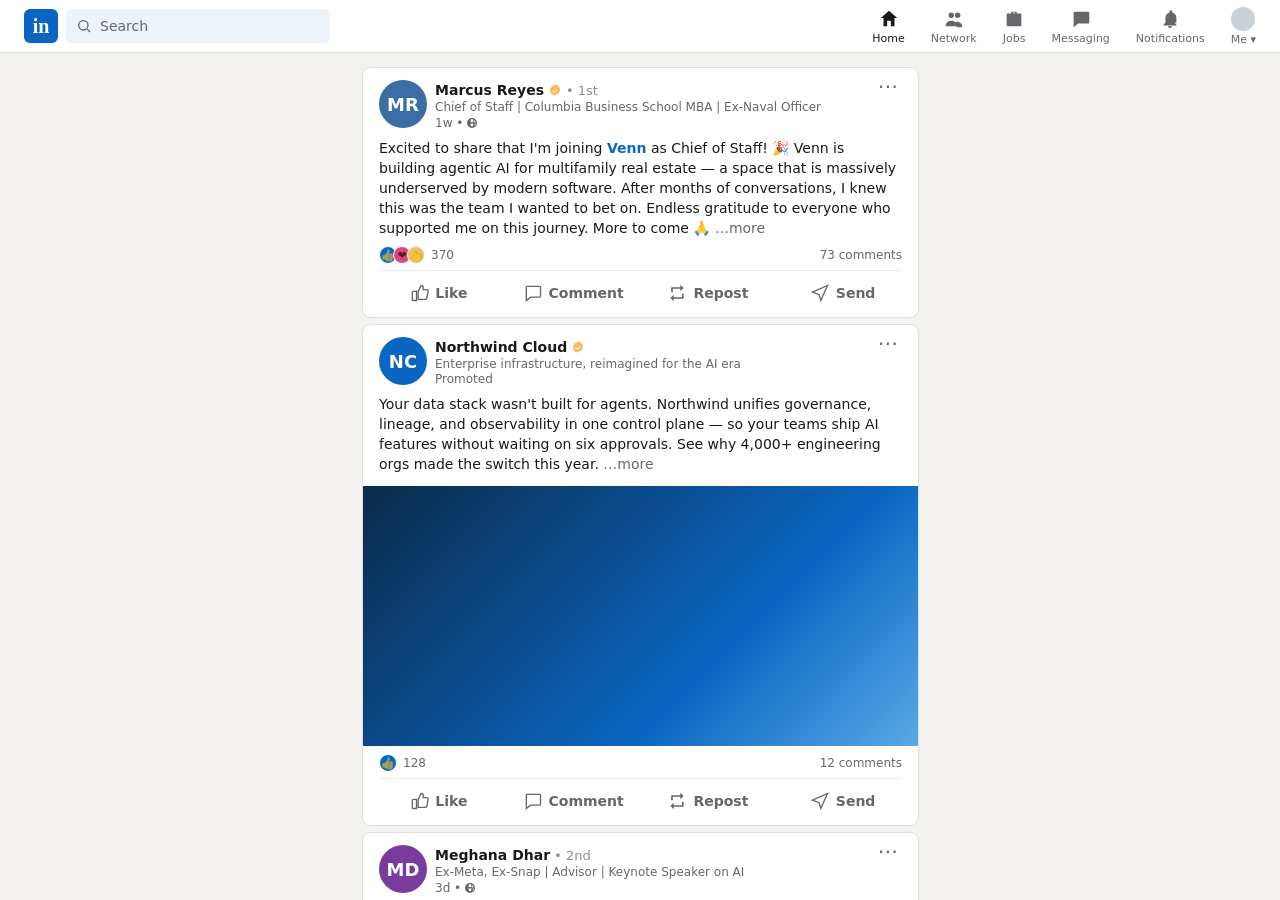
==== commit ad284e4e: "Demo: add a tail post so the feed never bottoms out, diversify the cast The camera used to settle on" ====
--- a/demo/feed.html
+++ b/demo/feed.html
@@ -193,10 +193,10 @@
 <script>
 const POSTS = [
   {
-    name:"Lior Meitar", color:"#3b6ea5", initials:"LM", verified:true, deg:"1st",
+    name:"Marcus Reyes", color:"#3b6ea5", initials:"MR", verified:true, deg:"1st",
     headline:"Chief of Staff | Columbia Business School MBA | Ex-Naval Officer", time:"1w",
     original:`Excited to share that I'm joining <a>Venn</a> as Chief of Staff! 🎉 Venn is building agentic AI for multifamily real estate — a space that is massively underserved by modern software. After months of conversations, I knew this was the team I wanted to bet on. Endless gratitude to everyone who supported me on this journey. More to come 🙏<span class="more"> …more</span>`,
-    summary:"Lior joined Venn as Chief of Staff, building agentic AI for multifamily real estate.",
+    summary:"Marcus joined Venn as Chief of Staff, building agentic AI for multifamily real estate.",
     pill:"defluffed 84% · show fluff", tier:"",
     react:[["#0a66c2","👍"],["#e0457b","❤️"],["#f5bb5c","👏"]], reactN:"370", comments:"73 comments"
   },
@@ -204,7 +204,9 @@
     name:"Northwind Cloud", color:"#0a66c2", initials:"NC", verified:true, deg:"", promoted:true,
     headline:"Enterprise infrastructure, reimagined for the AI era", time:"",
     original:`Your data stack wasn't built for agents. Northwind unifies governance, lineage, and observability in one control plane — so your teams ship AI features without waiting on six approvals. See why 4,000+ engineering orgs made the switch this year.<span class="more"> …more</span>`,
-    summary:"", pill:"", tier:"ad", ad:true,
+    // Seed a full-width spinner frame so the collapsed height is measured with
+    // the label present — an empty pill measures short and clips the spinner.
+    summary:"", pill:"⠋ ad · Monetizing…", tier:"ad", ad:true,
     react:[["#0a66c2","👍"]], reactN:"128", comments:"12 comments",
     media:"linear-gradient(135deg,#0b2b4a,#0a66c2 65%,#5aa9e6)"
   },
@@ -226,11 +228,21 @@
     react:[["#e0457b","❤️"],["#0a66c2","👍"],["#f5bb5c","👏"]], reactN:"3,412", comments:"210 comments"
   },
   {
-    name:"Gad Shimron", color:"#c0563f", initials:"GS", verified:false, deg:"2nd",
+    name:"Adam Fielding", color:"#c0563f", initials:"AF", verified:false, deg:"2nd",
     headline:"Product @ Stealth | Endurance athlete | Writing about tools", time:"5d",
-    original:`We're hiring two senior backend engineers in Tel Aviv. Rust, Postgres, no on-call. DM me.`,
+    original:`We're hiring two senior backend engineers in Berlin. Rust, Postgres, no on-call. DM me.`,
     summary:"", pill:"fluff not found", tier:"clean", clean:true,
     react:[["#0a66c2","👍"],["#e0457b","❤️"]], reactN:"89", comments:"34 comments"
+  },
+  {
+    // Tail post: the camera never travels to it, it just keeps the viewport
+    // full once the scroll settles on the post above.
+    name:"Priya Raghavan", color:"#4a6b8a", initials:"PR", verified:true, deg:"2nd",
+    headline:"Engineering Manager @ Datadog | Previously Stripe", time:"6d",
+    original:`Six months ago our deploy pipeline took 41 minutes and everyone dreaded Fridays. Today it takes 6. No new tooling, no rewrite, no heroics — just three boring decisions we should have made two years earlier. Sharing the full breakdown because I wish someone had shared theirs with us 👇<span class="more"> …more</span>`,
+    summary:"Priya's team cut deploys from 41 minutes to 6, with no new tooling.",
+    pill:"defluffed 79% · show fluff", tier:"",
+    react:[["#0a66c2","👍"],["#f5bb5c","👏"]], reactN:"642", comments:"57 comments"
   }
 ];
 
@@ -336,6 +348,20 @@
 const clamp = (x,a,b)=>Math.max(a,Math.min(b,x));
 const smooth = x => { x = clamp(x,0,1); return x*x*(3-2*x); };
 const smoother = x => { x = clamp(x,0,1); return x*x*x*(x*(x*6-15)+10); };
+
+// Scroll travel: trapezoid velocity — brief ease-in, constant speed, gentle
+// settle. S-curves (smooth/smoother) creep for the first second, which reads
+// as a stalled video; a real scroll gets up to speed and stays there.
+function travel(x){
+  x = clamp(x,0,1);
+  const A = 0.10, B = 0.85;                 // ramp-up ends / ramp-down starts
+  const area = A/2 + (B-A) + (1-B)/2;       // normalizer
+  let s;
+  if (x < A) s = (x*x)/(2*A);
+  else if (x < B) s = A/2 + (x-A);
+  else { const u = (x-B)/(1-B); s = A/2 + (B-A) + (1-B)*(u - u*u/2); }
+  return s/area;
+}
 // progress of t through [a,b]
 const seg = (t,a,b)=> clamp((t-a)/(b-a), 0, 1);
 
@@ -365,7 +391,7 @@
 // --- timeline ---------------------------------------------------------------
 // t is overall progress in [0,1]. Scenes, in order:
 //   scroll+defluff → haiku on the PURE post → composer fluff check
-const T_SCROLL_A = 0.05;  // dwell, post 0 expanded
+const T_SCROLL_A = 0.035; // ≈0.8s dwell on post 0, moving by ~1s
 const T_SCROLL_B = 0.50;  // scrolling + collapsing finishes
 const T_HAIKU_A  = 0.54;  // cursor moves to the summary
 const T_HAIKU_B  = 0.60;  // click
@@ -377,9 +403,13 @@
 const T_RESULT   = 0.95;  // preview card in
 
 const HAIKU_IDX = POSTS.findIndex(p=>p.haiku);
-const BAND = 0.62;  // travel that collapses one post
-const TAIL = 1.5;   // extra travel so the last post lands
-const FOCUS = 0.30; // active post sits at 30% of the viewport
+const BAND = 0.62;   // travel that collapses one post
+const TAIL = 2.3;    // extra travel: collapses the tail post and settles
+const FOCUS = 0.30;  // active post sits at 30% of the viewport
+// The camera walks every post EXCEPT the last one — that one exists only to
+// fill the space below the final resting position, so the feed never bottoms
+// out into empty background.
+const N_CAM = POSTS.length - 1;
 
 function place(el, x, y){ el.style.transform = `translate(${x}px, ${y}px)`; }
 
@@ -388,12 +418,12 @@
   const N = POSTS.length;
 
   // ---- scroll + collapse ----
-  const p = smoother(seg(t, T_SCROLL_A, T_SCROLL_B));
-  const front = p * (N - 1 + TAIL);
+  const p = travel(seg(t, T_SCROLL_A, T_SCROLL_B));
+  const front = p * (N_CAM - 1 + TAIL);
   for (let i=0;i<N;i++) setCollapse(i, clamp((front - i)/BAND, 0, 1));
 
-  const lo = clamp(Math.floor(front), 0, N-1);
-  const hi = Math.min(N-1, lo+1);
+  const lo = clamp(Math.floor(front), 0, N_CAM-1);
+  const hi = Math.min(N_CAM-1, lo+1);
   const f = clamp(front - lo, 0, 1);
   const anchor = M[lo].card.offsetTop*(1-f) + M[hi].card.offsetTop*f;
   // after the scroll scene, drift back so the PURE post is centred for the haiku
@@ -405,8 +435,8 @@
   // ---- ad spinner (deterministic: derived from frame, never from a clock) ----
   const adIdx = POSTS.findIndex(x=>x.ad);
   if (adIdx >= 0){
-    const tick = Math.floor(frame/5);
-    const verb = VERBS[Math.floor(frame/90) % VERBS.length];
+    const tick = Math.floor(frame/3);   // ~10 frames/s, close to the app's 80ms
+    const verb = VERBS[Math.floor(frame/90) % VERBS.length]; // new verb every ~3s
     M[adIdx].pill.textContent = `${SPIN[tick % SPIN.length]} ad · ${verb}…`;
   }
 
